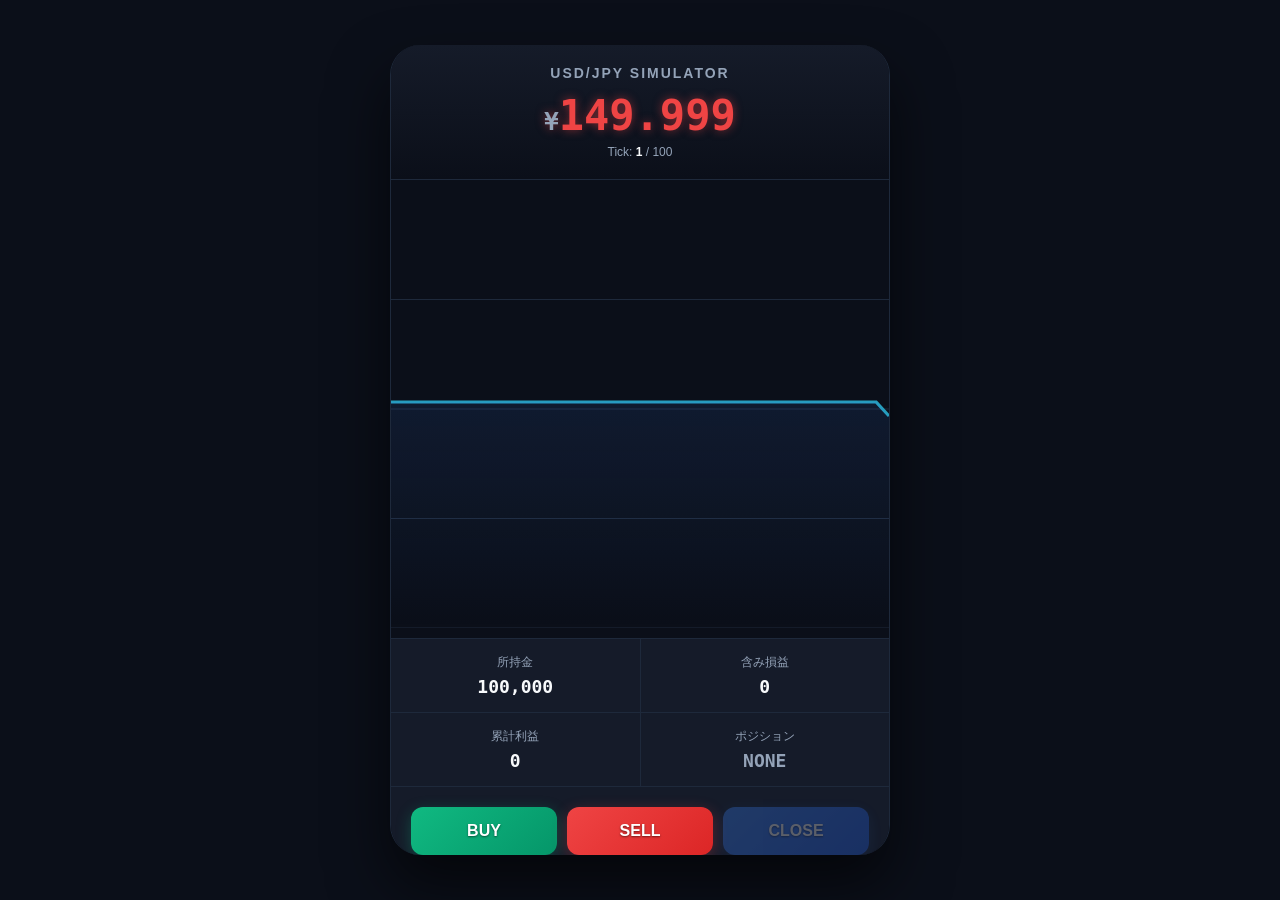
==== fx-game/index.html @ c44bd6ba "feat: Add playable FX trading simulator game" ====
<!DOCTYPE html>
<html lang="ja">
<head>
    <meta charset="UTF-8">
    <meta name="viewport" content="width=device-width, initial-scale=1.0">
    <title>FX Trading Simulator</title>
    <style>
        :root {
            --bg-color: #0b0f19;
            --panel-bg: #151b29;
            --text-main: #f8fafc;
            --text-muted: #94a3b8;
            --color-buy: #10b981; /* Emerald */
            --color-sell: #ef4444; /* Red */
            --color-close: #3b82f6; /* Blue */
            --border-color: #1e293b;
            --font-family: -apple-system, BlinkMacSystemFont, "Segoe UI", Roboto, "Helvetica Neue", Arial, sans-serif;
        }

        * {
            box-sizing: border-box;
            margin: 0;
            padding: 0;
            user-select: none;
        }

        body {
            background-color: var(--bg-color);
            color: var(--text-main);
            font-family: var(--font-family);
            display: flex;
            justify-content: center;
            align-items: center;
            min-height: 100vh;
            overflow: hidden;
        }

        .app-container {
            width: 100%;
            max-width: 500px;
            height: 100vh;
            display: flex;
            flex-direction: column;
            background-color: var(--bg-color);
            border-left: 1px solid var(--border-color);
            border-right: 1px solid var(--border-color);
        }

        /* Header */
        header {
            padding: 20px;
            text-align: center;
            border-bottom: 1px solid var(--border-color);
            background: linear-gradient(180deg, rgba(21,27,41,1) 0%, rgba(11,15,25,1) 100%);
        }

        h1 {
            font-size: 14px;
            color: var(--text-muted);
            letter-spacing: 2px;
            margin-bottom: 10px;
        }

        .price-display {
            font-size: 42px;
            font-weight: 700;
            font-family: monospace;
            transition: color 0.2s;
        }

        .price-display.up { color: var(--color-buy); text-shadow: 0 0 10px rgba(16, 185, 129, 0.5); }
        .price-display.down { color: var(--color-sell); text-shadow: 0 0 10px rgba(239, 68, 68, 0.5); }

        .time-left {
            font-size: 12px;
            color: var(--text-muted);
            margin-top: 5px;
        }

        /* Chart */
        .chart-container {
            flex-grow: 1;
            position: relative;
            background-color: var(--bg-color);
            width: 100%;
            padding: 10px 0;
        }

        canvas {
            width: 100%;
            height: 100%;
            display: block;
        }

        /* Stats */
        .stats-grid {
            display: grid;
            grid-template-columns: 1fr 1fr;
            gap: 1px;
            background-color: var(--border-color);
            border-top: 1px solid var(--border-color);
            border-bottom: 1px solid var(--border-color);
        }

        .stat-box {
            background-color: var(--panel-bg);
            padding: 15px;
            text-align: center;
        }

        .stat-label {
            font-size: 12px;
            color: var(--text-muted);
            margin-bottom: 5px;
        }

        .stat-value {
            font-size: 18px;
            font-weight: 600;
            font-family: monospace;
        }

        .value-up { color: var(--color-buy); }
        .value-down { color: var(--color-sell); }

        /* Controls */
        .controls {
            padding: 20px;
            display: flex;
            gap: 10px;
            background-color: var(--panel-bg);
        }

        .btn {
            flex: 1;
            padding: 15px 0;
            border: none;
            border-radius: 12px;
            font-size: 16px;
            font-weight: 700;
            cursor: pointer;
            transition: transform 0.1s, opacity 0.2s, filter 0.2s;
            color: white;
            text-shadow: 0 1px 2px rgba(0,0,0,0.5);
        }

        .btn:active {
            transform: scale(0.95);
        }

        .btn:disabled {
            opacity: 0.3;
            cursor: not-allowed;
            transform: none;
        }

        .btn-buy { background: linear-gradient(135deg, #10b981, #059669); box-shadow: 0 4px 15px rgba(16, 185, 129, 0.3); }
        .btn-sell { background: linear-gradient(135deg, #ef4444, #dc2626); box-shadow: 0 4px 15px rgba(239, 68, 68, 0.3); }
        .btn-close { background: linear-gradient(135deg, #3b82f6, #2563eb); box-shadow: 0 4px 15px rgba(59, 130, 246, 0.3); }

        .btn-buy:hover:not(:disabled) { filter: brightness(1.1); }
        .btn-sell:hover:not(:disabled) { filter: brightness(1.1); }
        .btn-close:hover:not(:disabled) { filter: brightness(1.1); }

        /* Overlay */
        .overlay {
            position: absolute;
            top: 0;
            left: 0;
            width: 100%;
            height: 100%;
            background: rgba(11, 15, 25, 0.9);
            backdrop-filter: blur(5px);
            display: flex;
            justify-content: center;
            align-items: center;
            z-index: 100;
            opacity: 1;
            transition: opacity 0.3s;
        }

        .overlay.hidden {
            opacity: 0;
            pointer-events: none;
        }

        .overlay-content {
            background: var(--panel-bg);
            padding: 40px;
            border-radius: 20px;
            text-align: center;
            border: 1px solid var(--border-color);
            box-shadow: 0 20px 40px rgba(0,0,0,0.5);
        }

        .overlay-content h2 {
            font-size: 28px;
            margin-bottom: 20px;
            color: var(--text-main);
        }

        .overlay-content p {
            font-size: 18px;
            margin-bottom: 30px;
            color: var(--text-muted);
        }

        .overlay-content span {
            font-size: 24px;
            font-weight: bold;
            color: var(--text-main);
        }

        #btn-restart {
            width: 100%;
        }

        @media (min-width: 501px) {
            .app-container {
                height: 90vh;
                border-radius: 30px;
                box-shadow: 0 30px 60px rgba(0,0,0,0.6);
                overflow: hidden;
            }
        }
    </style>
</head>
<body>

<div class="app-container">
    <header>
        <h1>USD/JPY <span>SIMULATOR</span></h1>
        <div class="price-display" id="price-display">
            <span style="font-size: 24px; color: var(--text-muted);">¥</span><span id="current-price">150.000</span>
        </div>
        <div class="time-left">Tick: <span id="tick-count" style="color:var(--text-main); font-weight:bold;">0</span> / 100</div>
    </header>

    <div class="chart-container" id="chart-container">
        <canvas id="chart-canvas"></canvas>
    </div>

    <div class="stats-grid">
        <div class="stat-box">
            <div class="stat-label">所持金</div>
            <div class="stat-value" id="balance">100,000</div>
        </div>
        <div class="stat-box">
            <div class="stat-label">含み損益</div>
            <div class="stat-value" id="unrealized-pnl">0</div>
        </div>
        <div class="stat-box">
            <div class="stat-label">累計利益</div>
            <div class="stat-value" id="total-profit">0</div>
        </div>
        <div class="stat-box">
            <div class="stat-label">ポジション</div>
            <div class="stat-value" id="position-type" style="color:var(--text-muted)">NONE</div>
        </div>
    </div>

    <div class="controls">
        <button id="btn-buy" class="btn btn-buy">BUY</button>
        <button id="btn-sell" class="btn btn-sell">SELL</button>
        <button id="btn-close" class="btn btn-close" disabled>CLOSE</button>
    </div>

    <div id="game-over" class="overlay hidden">
        <div class="overlay-content">
            <h2>Game Over</h2>
            <p>最終資金<br><span id="final-balance"></span> 円</p>
            <button id="btn-restart" class="btn btn-close">RESTART</button>
        </div>
    </div>
</div>

<script>
    // Constants
    const INITIAL_PRICE = 150.000;
    const INITIAL_BALANCE = 100000;
    const MAX_TICKS = 100;
    const CHART_HISTORY_LIMIT = 40;
    const LOT_SIZE = 10000; // 1 pip (0.01) movement = 100 JPY
    
    // State
    let currentPrice = INITIAL_PRICE;
    let balance = INITIAL_BALANCE;
    let totalProfit = 0;
    let unrealizedPnl = 0;
    let position = null; // { type: 'BUY'|'SELL', entryPrice: number }
    let tickCount = 0;
    let priceHistory = [];
    let gameInterval;

    // DOM Elements
    const elPriceDisplay = document.getElementById('price-display');
    const elCurrentPrice = document.getElementById('current-price');
    const elTickCount = document.getElementById('tick-count');
    const elBalance = document.getElementById('balance');
    const elUnrealizedPnl = document.getElementById('unrealized-pnl');
    const elTotalProfit = document.getElementById('total-profit');
    const elPositionType = document.getElementById('position-type');
    
    const btnBuy = document.getElementById('btn-buy');
    const btnSell = document.getElementById('btn-sell');
    const btnClose = document.getElementById('btn-close');
    
    const overlay = document.getElementById('game-over');
    const elFinalBalance = document.getElementById('final-balance');
    const btnRestart = document.getElementById('btn-restart');

    const canvas = document.getElementById('chart-canvas');
    const ctx = canvas.getContext('2d');

    // Setup Canvas
    function resizeCanvas() {
        const container = document.getElementById('chart-container');
        canvas.width = container.clientWidth;
        canvas.height = container.clientHeight;
        drawChart();
    }
    window.addEventListener('resize', resizeCanvas);

    // Number formatter
    const formatJPY = (num) => {
        return new Intl.NumberFormat('ja-JP').format(Math.floor(num));
    };

    // Initialize Game
    function initGame() {
        currentPrice = INITIAL_PRICE;
        balance = INITIAL_BALANCE;
        totalProfit = 0;
        unrealizedPnl = 0;
        position = null;
        tickCount = 0;
        priceHistory = Array(CHART_HISTORY_LIMIT).fill(currentPrice); // fill with flat line initially
        
        updateUI();
        resizeCanvas();
        overlay.classList.add('hidden');
        
        btnBuy.disabled = false;
        btnSell.disabled = false;
        btnClose.disabled = true;

        if(gameInterval) clearInterval(gameInterval);
        gameInterval = setInterval(gameTick, 1000);
    }

    // Game Loop
    function gameTick() {
        if (tickCount >= MAX_TICKS) {
            endGame();
            return;
        }

        tickCount++;
        
        // Random price movement (-0.050 to +0.050)
        const change = (Math.random() - 0.5) * 0.1;
        const newPrice = currentPrice + change;
        
        // Visual flash effect
        elPriceDisplay.classList.remove('up', 'down');
        void elPriceDisplay.offsetWidth; // trigger reflow
        if (newPrice > currentPrice) {
            elPriceDisplay.classList.add('up');
        } else if (newPrice < currentPrice) {
            elPriceDisplay.classList.add('down');
        }

        currentPrice = newPrice;

        // Update History
        priceHistory.push(currentPrice);
        if (priceHistory.length > CHART_HISTORY_LIMIT) {
            priceHistory.shift();
        }

        // Calculate Unrealized PnL
        if (position) {
            const priceDiff = currentPrice - position.entryPrice;
            if (position.type === 'BUY') {
                unrealizedPnl = priceDiff * LOT_SIZE;
            } else {
                unrealizedPnl = -priceDiff * LOT_SIZE;
            }
        } else {
            unrealizedPnl = 0;
        }

        updateUI();
        drawChart();
    }

    // End Game
    function endGame() {
        clearInterval(gameInterval);
        
        // Force close position if open
        if (position) {
            closePosition();
        }

        elFinalBalance.textContent = formatJPY(balance);
        overlay.classList.remove('hidden');
    }

    // Trading Actions
    btnBuy.addEventListener('click', () => openPosition('BUY'));
    btnSell.addEventListener('click', () => openPosition('SELL'));
    btnClose.addEventListener('click', closePosition);
    btnRestart.addEventListener('click', initGame);

    function openPosition(type) {
        if (position) return; // Prevent multiple positions
        
        position = {
            type: type,
            entryPrice: currentPrice
        };
        
        btnBuy.disabled = true;
        btnSell.disabled = true;
        btnClose.disabled = false;
        
        updateUI();
        drawChart();
    }

    function closePosition() {
        if (!position) return;

        balance += unrealizedPnl;
        totalProfit += unrealizedPnl;
        
        position = null;
        unrealizedPnl = 0;
        
        btnBuy.disabled = false;
        btnSell.disabled = false;
        btnClose.disabled = true;
        
        updateUI();
        drawChart();
    }

    // Update UI Elements
    function updateUI() {
        elCurrentPrice.textContent = currentPrice.toFixed(3);
        elTickCount.textContent = tickCount;
        
        elBalance.textContent = formatJPY(balance);
        
        elUnrealizedPnl.textContent = formatJPY(unrealizedPnl);
        elUnrealizedPnl.className = 'stat-value';
        if (unrealizedPnl > 0) elUnrealizedPnl.classList.add('value-up');
        if (unrealizedPnl < 0) elUnrealizedPnl.classList.add('value-down');
        
        elTotalProfit.textContent = formatJPY(totalProfit);
        elTotalProfit.className = 'stat-value';
        if (totalProfit > 0) elTotalProfit.classList.add('value-up');
        if (totalProfit < 0) elTotalProfit.classList.add('value-down');
        
        if (position) {
            elPositionType.textContent = position.type;
            elPositionType.className = 'stat-value';
            elPositionType.classList.add(position.type === 'BUY' ? 'value-up' : 'value-down');
        } else {
            elPositionType.textContent = 'NONE';
            elPositionType.className = 'stat-value';
            elPositionType.style.color = 'var(--text-muted)';
        }
    }

    // Chart Drawing Logic
    function drawChart() {
        ctx.clearRect(0, 0, canvas.width, canvas.height);
        
        const minPrice = Math.min(...priceHistory) - 0.02;
        const maxPrice = Math.max(...priceHistory) + 0.02;
        const range = maxPrice - minPrice;
        
        const stepX = canvas.width / (CHART_HISTORY_LIMIT - 1);
        
        // Draw Grid
        ctx.strokeStyle = '#1e293b';
        ctx.lineWidth = 1;
        ctx.beginPath();
        for(let i = 1; i <= 4; i++) {
            const y = (canvas.height / 4) * i;
            ctx.moveTo(0, y);
            ctx.lineTo(canvas.width, y);
        }
        ctx.stroke();

        // Draw Line
        ctx.beginPath();
        ctx.lineWidth = 3;
        
        // Create Gradient
        const gradient = ctx.createLinearGradient(0, 0, 0, canvas.height);
        gradient.addColorStop(0, 'rgba(59, 130, 246, 1)'); // Blue top
        gradient.addColorStop(1, 'rgba(16, 185, 129, 1)'); // Green bottom
        ctx.strokeStyle = gradient;

        priceHistory.forEach((price, index) => {
            const x = index * stepX;
            const y = canvas.height - ((price - minPrice) / range) * canvas.height;
            if (index === 0) ctx.moveTo(x, y);
            else ctx.lineTo(x, y);
        });
        
        ctx.stroke();
        
        // Fill area under line
        ctx.lineTo(canvas.width, canvas.height);
        ctx.lineTo(0, canvas.height);
        const fillGradient = ctx.createLinearGradient(0, 0, 0, canvas.height);
        fillGradient.addColorStop(0, 'rgba(59, 130, 246, 0.2)');
        fillGradient.addColorStop(1, 'rgba(59, 130, 246, 0)');
        ctx.fillStyle = fillGradient;
        ctx.fill();

        // Draw Position Entry Line
        if (position) {
            const y = canvas.height - ((position.entryPrice - minPrice) / range) * canvas.height;
            ctx.beginPath();
            ctx.strokeStyle = position.type === 'BUY' ? '#10b981' : '#ef4444';
            ctx.lineWidth = 2;
            ctx.setLineDash([5, 5]);
            ctx.moveTo(0, y);
            ctx.lineTo(canvas.width, y);
            ctx.stroke();
            ctx.setLineDash([]); // reset
        }
    }

    // Start
    initGame();
</script>

</body>
</html>
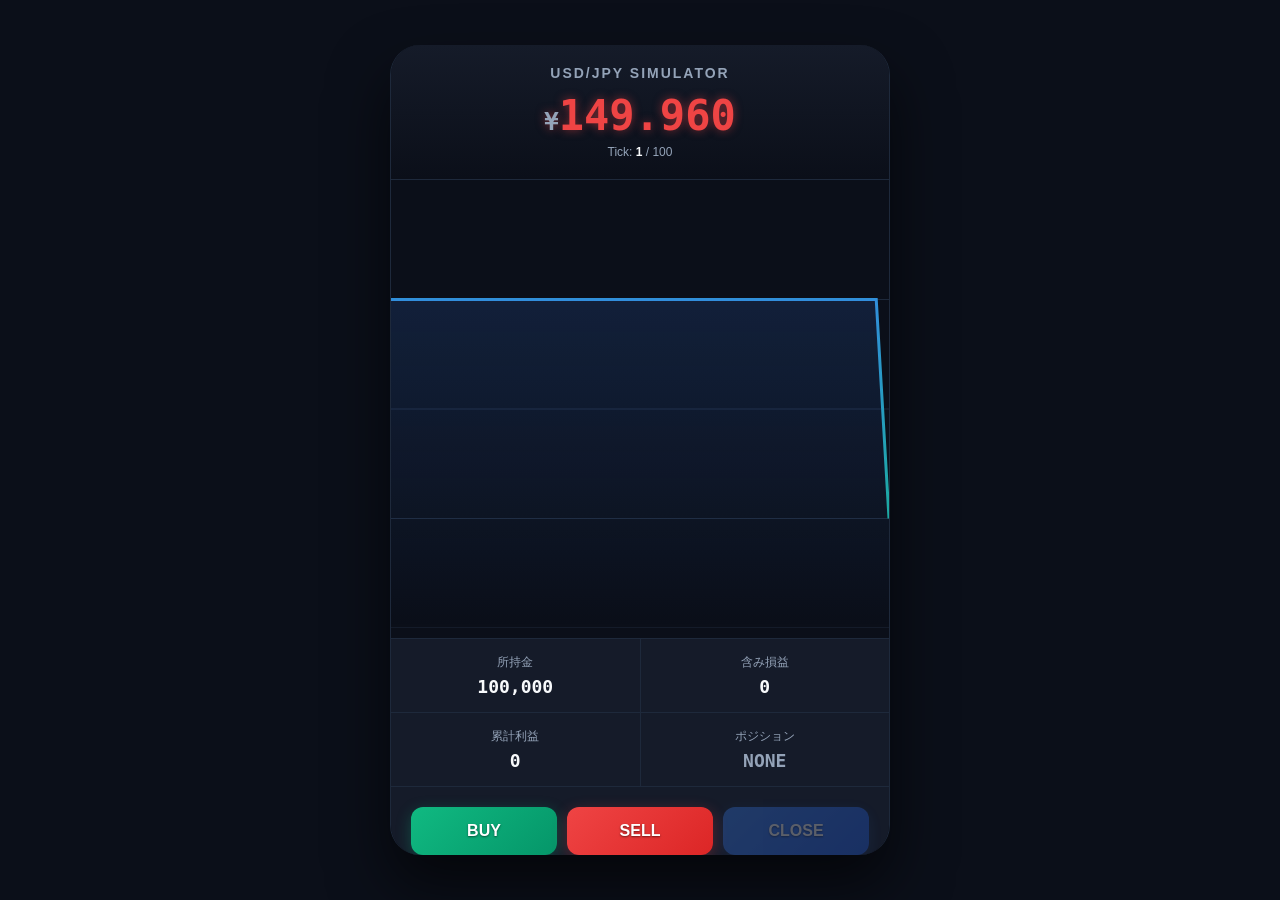
==== commit c3e921a3: "feat: Add Top 3 Best Scores leaderboard using localStorage" ====
--- a/fx-game/index.html
+++ b/fx-game/index.html
@@ -210,6 +210,43 @@
             font-weight: bold;
             color: var(--text-main);
         }
+
+        .leaderboard {
+            margin: 20px 0;
+            text-align: left;
+            background: rgba(0,0,0,0.2);
+            padding: 15px;
+            border-radius: 10px;
+        }
+
+        .leaderboard h3 {
+            font-size: 16px;
+            color: var(--text-muted);
+            margin-bottom: 10px;
+            text-align: center;
+        }
+
+        .score-list {
+            list-style: none;
+            padding: 0;
+            margin: 0;
+        }
+
+        .score-item {
+            display: flex;
+            justify-content: space-between;
+            padding: 8px 0;
+            border-bottom: 1px solid rgba(255,255,255,0.05);
+            font-size: 16px;
+        }
+
+        .score-item:last-child {
+            border-bottom: none;
+        }
+
+        .rank-1 { color: #facc15; font-weight: bold; } /* Gold */
+        .rank-2 { color: #cbd5e1; font-weight: bold; } /* Silver */
+        .rank-3 { color: #b45309; font-weight: bold; } /* Bronze */
 
         #btn-restart {
             width: 100%;
@@ -269,6 +306,14 @@
         <div class="overlay-content">
             <h2>Game Over</h2>
             <p>最終資金<br><span id="final-balance"></span> 円</p>
+            
+            <div class="leaderboard">
+                <h3>🏆 TOP 3 BEST SCORES</h3>
+                <ul class="score-list" id="score-list">
+                    <!-- Scores injected via JS -->
+                </ul>
+            </div>
+
             <button id="btn-restart" class="btn btn-close">RESTART</button>
         </div>
     </div>
@@ -404,6 +449,39 @@
         }
 
         elFinalBalance.textContent = formatJPY(balance);
+        
+        // --- Leaderboard Logic ---
+        let scores = JSON.parse(localStorage.getItem('fxGameScores') || '[]');
+        
+        // Add current score
+        scores.push(balance);
+        
+        // Sort descending
+        scores.sort((a, b) => b - a);
+        
+        // Keep top 3
+        scores = scores.slice(0, 3);
+        
+        // Save back to local storage
+        localStorage.setItem('fxGameScores', JSON.stringify(scores));
+        
+        // Render leaderboard
+        const scoreList = document.getElementById('score-list');
+        scoreList.innerHTML = '';
+        
+        if (scores.length === 0) {
+             scoreList.innerHTML = '<li class="score-item" style="color:var(--text-muted); justify-content:center;">No scores yet</li>';
+        } else {
+            scores.forEach((score, index) => {
+                const li = document.createElement('li');
+                li.className = 'score-item';
+                const rankClass = `rank-${index + 1}`;
+                li.innerHTML = `<span class="${rankClass}">#${index + 1}</span> <span>${formatJPY(score)} 円</span>`;
+                scoreList.appendChild(li);
+            });
+        }
+        // --- End Leaderboard Logic ---
+
         overlay.classList.remove('hidden');
     }
 
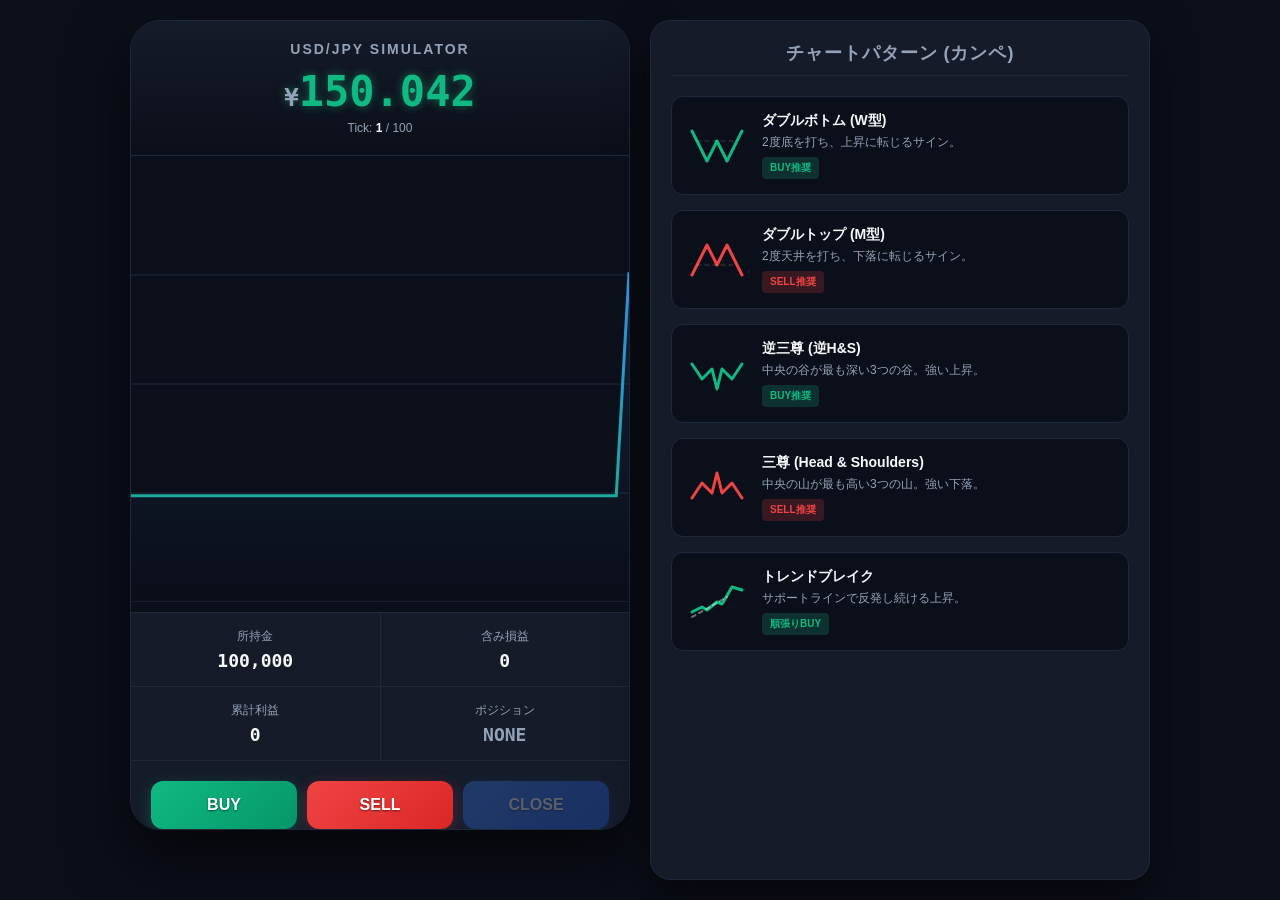
==== commit 78fc7db9: "feat: Add chart pattern cheat sheet alongside FX game" ====
--- a/fx-game/index.html
+++ b/fx-game/index.html
@@ -30,21 +30,135 @@
             font-family: var(--font-family);
             display: flex;
             justify-content: center;
-            align-items: center;
+            align-items: flex-start;
             min-height: 100vh;
-            overflow: hidden;
+            padding: 20px;
+        }
+
+        .main-wrapper {
+            display: flex;
+            flex-direction: row;
+            gap: 20px;
+            justify-content: center;
+            align-items: flex-start;
+            width: 100%;
+            max-width: 1100px;
+        }
+
+        @media (max-width: 900px) {
+            .main-wrapper {
+                flex-direction: column;
+                align-items: center;
+            }
+            body { padding: 0; }
         }
 
         .app-container {
             width: 100%;
             max-width: 500px;
-            height: 100vh;
+            height: calc(100vh - 40px);
+            min-height: 600px;
             display: flex;
             flex-direction: column;
             background-color: var(--bg-color);
-            border-left: 1px solid var(--border-color);
-            border-right: 1px solid var(--border-color);
-        }
+            border: 1px solid var(--border-color);
+            border-radius: 20px;
+            overflow: hidden;
+            box-shadow: 0 20px 40px rgba(0,0,0,0.5);
+        }
+
+        @media (max-width: 900px) {
+            .app-container {
+                height: 100vh;
+                border-radius: 0;
+                border-left: none;
+                border-right: none;
+                min-height: auto;
+            }
+        }
+
+        /* Pattern Guide */
+        .pattern-guide {
+            flex: 1;
+            width: 100%;
+            max-width: 500px;
+            height: calc(100vh - 40px);
+            background-color: var(--panel-bg);
+            border: 1px solid var(--border-color);
+            border-radius: 20px;
+            padding: 20px;
+            overflow-y: auto;
+            box-shadow: 0 20px 40px rgba(0,0,0,0.5);
+        }
+
+        @media (max-width: 900px) {
+            .pattern-guide {
+                height: auto;
+                border-radius: 0;
+                border-left: none;
+                border-right: none;
+                max-width: 100%;
+            }
+        }
+
+        .pattern-guide h2 {
+            font-size: 18px;
+            margin-bottom: 20px;
+            text-align: center;
+            color: var(--text-muted);
+            letter-spacing: 1px;
+            border-bottom: 1px solid var(--border-color);
+            padding-bottom: 10px;
+        }
+
+        .pattern-grid {
+            display: flex;
+            flex-direction: column;
+            gap: 15px;
+        }
+
+        .pattern-card {
+            background: var(--bg-color);
+            border: 1px solid var(--border-color);
+            border-radius: 12px;
+            padding: 15px;
+            display: flex;
+            align-items: center;
+            gap: 15px;
+        }
+
+        .pattern-icon {
+            width: 60px;
+            height: 40px;
+            flex-shrink: 0;
+        }
+
+        .pattern-info {
+            flex-grow: 1;
+        }
+
+        .pattern-info h4 {
+            font-size: 14px;
+            margin-bottom: 4px;
+            color: var(--text-main);
+        }
+
+        .pattern-info p {
+            font-size: 12px;
+            color: var(--text-muted);
+        }
+
+        .signal-badge {
+            display: inline-block;
+            padding: 4px 8px;
+            border-radius: 4px;
+            font-size: 10px;
+            font-weight: bold;
+            margin-top: 6px;
+        }
+
+        .signal-buy { background: rgba(16, 185, 129, 0.2); color: var(--color-buy); }
+        .signal-sell { background: rgba(239, 68, 68, 0.2); color: var(--color-sell); }
 
         /* Header */
         header {
@@ -264,6 +378,7 @@
 </head>
 <body>
 
+<div class="main-wrapper">
 <div class="app-container">
     <header>
         <h1>USD/JPY <span>SIMULATOR</span></h1>
@@ -317,6 +432,75 @@
             <button id="btn-restart" class="btn btn-close">RESTART</button>
         </div>
     </div>
+</div>
+
+<aside class="pattern-guide">
+    <h2>チャートパターン (カンペ)</h2>
+    <div class="pattern-grid">
+        <!-- ダブルボトム -->
+        <div class="pattern-card">
+            <svg class="pattern-icon" viewBox="0 0 60 40" stroke="#10b981" stroke-width="3" fill="none" stroke-linejoin="round" stroke-linecap="round">
+                <path d="M5 5 L20 35 L30 15 L40 35 L55 5" />
+                <line x1="10" y1="15" x2="50" y2="15" stroke="rgba(255,255,255,0.2)" stroke-width="1" stroke-dasharray="4" />
+            </svg>
+            <div class="pattern-info">
+                <h4>ダブルボトム (W型)</h4>
+                <p>2度底を打ち、上昇に転じるサイン。</p>
+                <span class="signal-badge signal-buy">BUY推奨</span>
+            </div>
+        </div>
+
+        <!-- ダブルトップ -->
+        <div class="pattern-card">
+            <svg class="pattern-icon" viewBox="0 0 60 40" stroke="#ef4444" stroke-width="3" fill="none" stroke-linejoin="round" stroke-linecap="round">
+                <path d="M5 35 L20 5 L30 25 L40 5 L55 35" />
+                <line x1="10" y1="25" x2="50" y2="25" stroke="rgba(255,255,255,0.2)" stroke-width="1" stroke-dasharray="4" />
+            </svg>
+            <div class="pattern-info">
+                <h4>ダブルトップ (M型)</h4>
+                <p>2度天井を打ち、下落に転じるサイン。</p>
+                <span class="signal-badge signal-sell">SELL推奨</span>
+            </div>
+        </div>
+
+        <!-- 逆三尊 -->
+        <div class="pattern-card">
+            <svg class="pattern-icon" viewBox="0 0 60 40" stroke="#10b981" stroke-width="3" fill="none" stroke-linejoin="round" stroke-linecap="round">
+                <path d="M5 10 L15 25 L25 15 L30 35 L35 15 L45 25 L55 10" />
+            </svg>
+            <div class="pattern-info">
+                <h4>逆三尊 (逆H&S)</h4>
+                <p>中央の谷が最も深い3つの谷。強い上昇。</p>
+                <span class="signal-badge signal-buy">BUY推奨</span>
+            </div>
+        </div>
+
+        <!-- 三尊 -->
+        <div class="pattern-card">
+            <svg class="pattern-icon" viewBox="0 0 60 40" stroke="#ef4444" stroke-width="3" fill="none" stroke-linejoin="round" stroke-linecap="round">
+                <path d="M5 30 L15 15 L25 25 L30 5 L35 25 L45 15 L55 30" />
+            </svg>
+            <div class="pattern-info">
+                <h4>三尊 (Head & Shoulders)</h4>
+                <p>中央の山が最も高い3つの山。強い下落。</p>
+                <span class="signal-badge signal-sell">SELL推奨</span>
+            </div>
+        </div>
+
+        <!-- トレンドブレイク -->
+        <div class="pattern-card">
+            <svg class="pattern-icon" viewBox="0 0 60 40" fill="none" stroke-linejoin="round" stroke-linecap="round">
+                <path d="M5 30 L15 25 L20 28 L30 20 L35 22 L45 5 L55 8" stroke="#10b981" stroke-width="3" />
+                <line x1="5" y1="35" x2="40" y2="15" stroke="rgba(255,255,255,0.4)" stroke-width="2" stroke-dasharray="4" />
+            </svg>
+            <div class="pattern-info">
+                <h4>トレンドブレイク</h4>
+                <p>サポートラインで反発し続ける上昇。</p>
+                <span class="signal-badge signal-buy">順張りBUY</span>
+            </div>
+        </div>
+    </div>
+</aside>
 </div>
 
 <script>
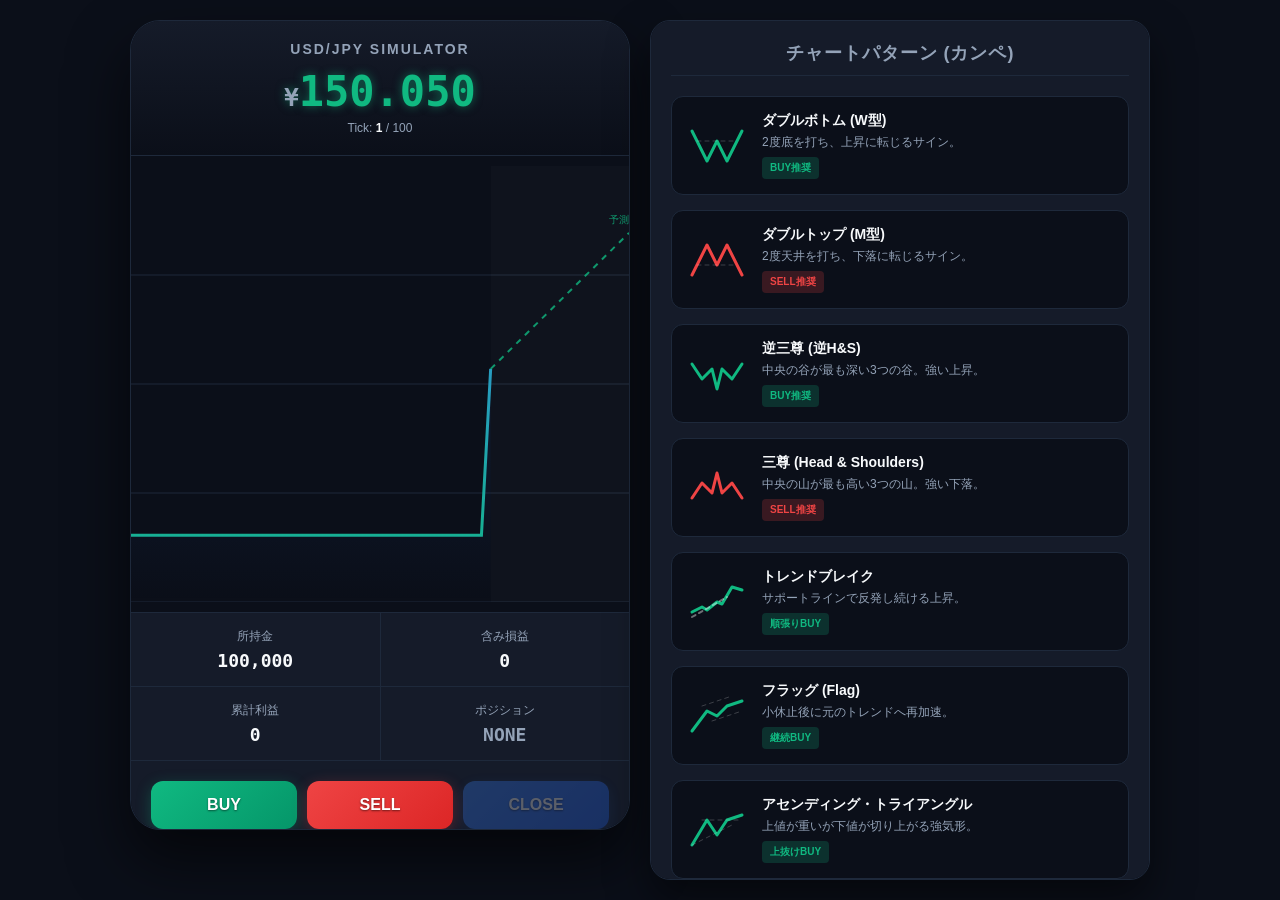
==== commit 5f672ce9: "feat: Add prediction chart line and additional chart patterns" ====
--- a/fx-game/index.html
+++ b/fx-game/index.html
@@ -499,6 +499,61 @@
                 <span class="signal-badge signal-buy">順張りBUY</span>
             </div>
         </div>
+
+        <!-- フラッグ -->
+        <div class="pattern-card">
+            <svg class="pattern-icon" viewBox="0 0 60 40" stroke="#10b981" stroke-width="3" fill="none" stroke-linejoin="round" stroke-linecap="round">
+                <path d="M5 35 L20 15 L30 20 L40 10 L55 5" />
+                <line x1="15" y1="10" x2="45" y2="0" stroke="rgba(255,255,255,0.2)" stroke-width="1" stroke-dasharray="4" />
+                <line x1="25" y1="25" x2="55" y2="15" stroke="rgba(255,255,255,0.2)" stroke-width="1" stroke-dasharray="4" />
+            </svg>
+            <div class="pattern-info">
+                <h4>フラッグ (Flag)</h4>
+                <p>小休止後に元のトレンドへ再加速。</p>
+                <span class="signal-badge signal-buy">継続BUY</span>
+            </div>
+        </div>
+
+        <!-- アセンディング・トライアングル -->
+        <div class="pattern-card">
+            <svg class="pattern-icon" viewBox="0 0 60 40" stroke="#10b981" stroke-width="3" fill="none" stroke-linejoin="round" stroke-linecap="round">
+                <path d="M5 35 L20 10 L30 25 L40 10 L55 5" />
+                <line x1="15" y1="10" x2="55" y2="10" stroke="rgba(255,255,255,0.2)" stroke-width="1" stroke-dasharray="4" />
+                <line x1="5" y1="35" x2="45" y2="15" stroke="rgba(255,255,255,0.2)" stroke-width="1" stroke-dasharray="4" />
+            </svg>
+            <div class="pattern-info">
+                <h4>アセンディング・トライアングル</h4>
+                <p>上値が重いが下値が切り上がる強気形。</p>
+                <span class="signal-badge signal-buy">上抜けBUY</span>
+            </div>
+        </div>
+
+        <!-- ディセンディング・トライアングル -->
+        <div class="pattern-card">
+            <svg class="pattern-icon" viewBox="0 0 60 40" stroke="#ef4444" stroke-width="3" fill="none" stroke-linejoin="round" stroke-linecap="round">
+                <path d="M5 5 L20 30 L30 15 L40 30 L55 35" />
+                <line x1="15" y1="30" x2="55" y2="30" stroke="rgba(255,255,255,0.2)" stroke-width="1" stroke-dasharray="4" />
+                <line x1="5" y1="5" x2="45" y2="25" stroke="rgba(255,255,255,0.2)" stroke-width="1" stroke-dasharray="4" />
+            </svg>
+            <div class="pattern-info">
+                <h4>ディセンディング・トライアングル</h4>
+                <p>下値が固いが上値が切り下がる弱気形。</p>
+                <span class="signal-badge signal-sell">下抜けSELL</span>
+            </div>
+        </div>
+
+        <!-- カップ・ウィズ・ハンドル -->
+        <div class="pattern-card">
+            <svg class="pattern-icon" viewBox="0 0 60 40" stroke="#10b981" stroke-width="3" fill="none" stroke-linejoin="round" stroke-linecap="round">
+                <path d="M5 10 Q 20 40, 35 10 Q 45 20, 55 5" />
+                <line x1="5" y1="10" x2="60" y2="10" stroke="rgba(255,255,255,0.2)" stroke-width="1" stroke-dasharray="4" />
+            </svg>
+            <div class="pattern-info">
+                <h4>カップ・ウィズ・ハンドル</h4>
+                <p>お椀型底の後に小さく調整して爆発。</p>
+                <span class="signal-badge signal-buy">大化けBUY</span>
+            </div>
+        </div>
     </div>
 </aside>
 </div>
@@ -740,11 +795,39 @@
     function drawChart() {
         ctx.clearRect(0, 0, canvas.width, canvas.height);
         
-        const minPrice = Math.min(...priceHistory) - 0.02;
-        const maxPrice = Math.max(...priceHistory) + 0.02;
+        const FUTURE_TICKS = 15;
+        const TOTAL_TICKS = CHART_HISTORY_LIMIT + FUTURE_TICKS;
+        
+        let minPrice = Math.min(...priceHistory);
+        let maxPrice = Math.max(...priceHistory);
+        
+        // Calculate Trend (Prediction Slope)
+        let slope = 0;
+        let predY_val = currentPrice;
+        
+        if (priceHistory.length >= 2) {
+            const lookback = Math.min(10, priceHistory.length);
+            let sumX = 0, sumY = 0, sumXY = 0, sumXX = 0;
+            for(let i = 0; i < lookback; i++) {
+                const py = priceHistory[priceHistory.length - lookback + i];
+                sumX += i;
+                sumY += py;
+                sumXY += i * py;
+                sumXX += i * i;
+            }
+            const denom = (lookback * sumXX - sumX * sumX);
+            slope = denom !== 0 ? (lookback * sumXY - sumX * sumY) / denom : 0;
+            predY_val = currentPrice + (slope * FUTURE_TICKS);
+            
+            minPrice = Math.min(minPrice, predY_val);
+            maxPrice = Math.max(maxPrice, predY_val);
+        }
+        
+        minPrice -= 0.02;
+        maxPrice += 0.02;
         const range = maxPrice - minPrice;
         
-        const stepX = canvas.width / (CHART_HISTORY_LIMIT - 1);
+        const stepX = canvas.width / (TOTAL_TICKS - 1);
         
         // Draw Grid
         ctx.strokeStyle = '#1e293b';
@@ -757,14 +840,17 @@
         }
         ctx.stroke();
 
-        // Draw Line
+        // Draw Prediction Range Area
+        const predictionStartX = (priceHistory.length - 1) * stepX;
+        ctx.fillStyle = 'rgba(255, 255, 255, 0.02)';
+        ctx.fillRect(predictionStartX, 0, canvas.width - predictionStartX, canvas.height);
+
+        // Draw Line (History)
         ctx.beginPath();
         ctx.lineWidth = 3;
-        
-        // Create Gradient
         const gradient = ctx.createLinearGradient(0, 0, 0, canvas.height);
-        gradient.addColorStop(0, 'rgba(59, 130, 246, 1)'); // Blue top
-        gradient.addColorStop(1, 'rgba(16, 185, 129, 1)'); // Green bottom
+        gradient.addColorStop(0, 'rgba(59, 130, 246, 1)');
+        gradient.addColorStop(1, 'rgba(16, 185, 129, 1)');
         ctx.strokeStyle = gradient;
 
         priceHistory.forEach((price, index) => {
@@ -773,17 +859,40 @@
             if (index === 0) ctx.moveTo(x, y);
             else ctx.lineTo(x, y);
         });
-        
         ctx.stroke();
         
         // Fill area under line
-        ctx.lineTo(canvas.width, canvas.height);
+        ctx.lineTo(predictionStartX, canvas.height);
         ctx.lineTo(0, canvas.height);
         const fillGradient = ctx.createLinearGradient(0, 0, 0, canvas.height);
         fillGradient.addColorStop(0, 'rgba(59, 130, 246, 0.2)');
         fillGradient.addColorStop(1, 'rgba(59, 130, 246, 0)');
         ctx.fillStyle = fillGradient;
         ctx.fill();
+
+        // Draw Prediction Line (Future)
+        if (priceHistory.length >= 2) {
+            const lastY = canvas.height - ((currentPrice - minPrice) / range) * canvas.height;
+            const predX = predictionStartX + (FUTURE_TICKS * stepX);
+            const predY = canvas.height - ((predY_val - minPrice) / range) * canvas.height;
+
+            ctx.beginPath();
+            ctx.setLineDash([6, 6]);
+            ctx.lineWidth = 2;
+            
+            // Color based on prediction direction
+            ctx.strokeStyle = slope >= 0 ? 'rgba(16, 185, 129, 0.8)' : 'rgba(239, 68, 68, 0.8)';
+            
+            ctx.moveTo(predictionStartX, lastY);
+            ctx.lineTo(predX, predY);
+            ctx.stroke();
+            ctx.setLineDash([]); // Reset
+            
+            // Draw Prediction Label
+            ctx.fillStyle = ctx.strokeStyle;
+            ctx.font = '10px sans-serif';
+            ctx.fillText('予測', predX - 20, predY - 10);
+        }
 
         // Draw Position Entry Line
         if (position) {
@@ -795,7 +904,7 @@
             ctx.moveTo(0, y);
             ctx.lineTo(canvas.width, y);
             ctx.stroke();
-            ctx.setLineDash([]); // reset
+            ctx.setLineDash([]);
         }
     }
 
